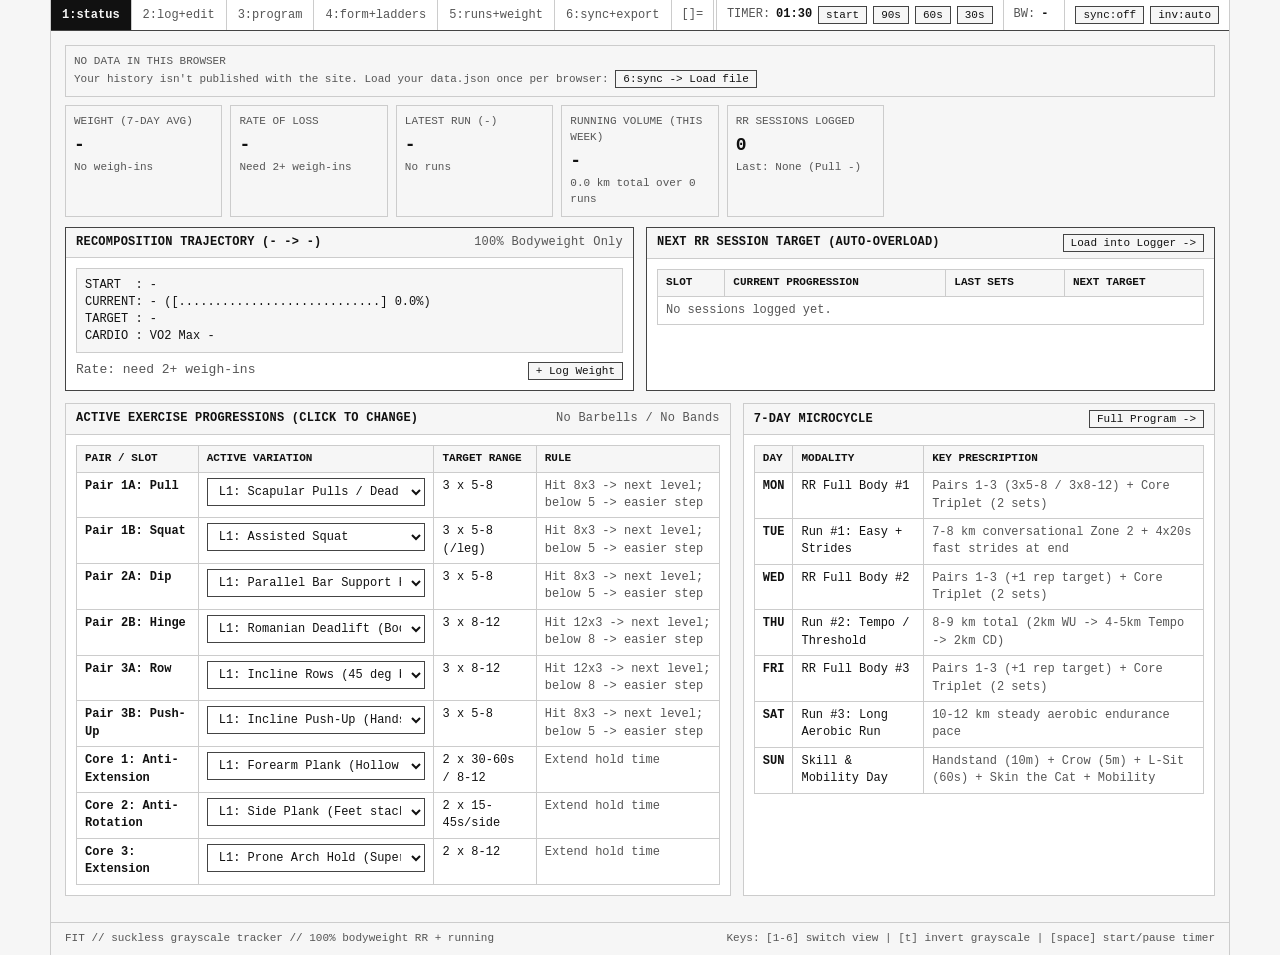
==== index.html @ 728860f5 "Fix data wipe from stale cached app; empty browsers never win a merge A tab running the pre-merge bu" ====
<!DOCTYPE html>
<html lang="en">
<head>
  <meta charset="UTF-8">
  <meta name="viewport" content="width=device-width, initial-scale=1.0">
  <meta name="color-scheme" content="light dark">
  <meta name="app-version" content="dev">
  <script>
    try {
      document.querySelector('meta[name="color-scheme"]').content = localStorage.getItem("color-scheme") ?? "light dark";
    } catch (e) {}
  </script>
  <title>FIT // suckless training &amp; recomposition</title>
  <link rel="stylesheet" href="style.css">
</head>
<body>

  <!-- dwm-style top bar -->
  <header class="dwm-bar" role="banner">
    <nav class="dwm-tags" role="tablist" aria-label="Workspace Views">
      <button type="button" class="dwm-tag" role="tab" aria-selected="true" data-tab="status" title="Shortcut: 1">1:status</button>
      <button type="button" class="dwm-tag" role="tab" aria-selected="false" data-tab="log" title="Shortcut: 2">2:log+edit</button>
      <button type="button" class="dwm-tag" role="tab" aria-selected="false" data-tab="program" title="Shortcut: 3">3:program</button>
      <button type="button" class="dwm-tag" role="tab" aria-selected="false" data-tab="form" title="Shortcut: 4">4:form+ladders</button>
      <button type="button" class="dwm-tag" role="tab" aria-selected="false" data-tab="metrics" title="Shortcut: 5">5:runs+weight</button>
      <button type="button" class="dwm-tag" role="tab" aria-selected="false" data-tab="sync" title="Shortcut: 6">6:sync+export</button>
    </nav>
    <div class="dwm-layout" title="Tiled Monochrome Layout">[]=</div>
    <div class="dwm-status">
      <div class="status-seg" id="bar-timer-wrap">
        <span>TIMER:</span>
        <strong id="bar-timer-display">01:30</strong>
        <button type="button" class="btn-inline" id="bar-timer-toggle" title="Start/Pause Timer">start</button>
        <button type="button" class="btn-inline" data-timer-set="90">90s</button>
        <button type="button" class="btn-inline" data-timer-set="60">60s</button>
        <button type="button" class="btn-inline" data-timer-set="30">30s</button>
      </div>
      <div class="status-seg">
        <span>BW:</span>
        <strong id="bar-bw">-</strong>
        <span class="muted" id="bar-target"></span>
      </div>
      <div class="status-seg">
        <span id="toast-status" role="status" aria-live="polite"></span>
        <button type="button" class="btn-inline" id="bar-sync" data-goto-tab="sync" title="Sync status">sync:off</button>
        <button type="button" class="btn-inline" id="theme-toggle" title="Toggle Color Scheme / Follow System (Shortcut: t)">inv:auto</button>
      </div>
    </div>
  </header>

  <main>
    <!-- ==========================================
         VIEW 1: STATUS & DASHBOARD
         ========================================== -->
    <section id="view-status" class="view-panel active" role="tabpanel">
      <div class="stat-row" id="dashboard-kpis"></div>

      <div class="tile-grid">
        <!-- Recomposition Progress -->
        <div class="tile tile-focus col-6">
          <div class="tile-header">
            <span id="trajectory-title">Recomposition Trajectory</span>
            <span class="meta">100% Bodyweight Only</span>
          </div>
          <div class="tile-body">
            <pre class="mono-pre" id="ascii-progress"></pre>
            <div style="margin-top:8px; display:flex; justify-content:space-between; align-items:center; flex-wrap:wrap; gap:6px;">
              <span class="muted" id="weight-rate-summary"></span>
              <button type="button" class="btn-inline" data-goto-tab="metrics">+ Log Weight</button>
            </div>
          </div>
        </div>

        <!-- Next Workout Target (Auto-Calculated) -->
        <div class="tile tile-focus col-6">
          <div class="tile-header">
            <span>Next RR Session Target (Auto-Overload)</span>
            <button type="button" class="btn-inline" id="btn-prefill-next">Load into Logger -&gt;</button>
          </div>
          <div class="tile-body">
            <div class="table-wrap">
              <table id="next-target-table">
                <thead>
                  <tr>
                    <th>Slot</th>
                    <th>Current Progression</th>
                    <th>Last Sets</th>
                    <th>Next Target</th>
                  </tr>
                </thead>
                <tbody></tbody>
              </table>
            </div>
          </div>
        </div>

        <!-- Active Progression Levels (Quick Switcher) -->
        <div class="tile col-7">
          <div class="tile-header">
            <span>Active Exercise Progressions (Click to Change)</span>
            <span class="meta">No Barbells / No Bands</span>
          </div>
          <div class="tile-body">
            <div class="table-wrap">
              <table id="active-progressions-table">
                <thead>
                  <tr>
                    <th>Pair / Slot</th>
                    <th>Active Variation</th>
                    <th>Target Range</th>
                    <th>Rule</th>
                  </tr>
                </thead>
                <tbody></tbody>
              </table>
            </div>
          </div>
        </div>

        <!-- Weekly Schedule Snapshot -->
        <div class="tile col-5">
          <div class="tile-header">
            <span>7-Day Microcycle</span>
            <button type="button" class="btn-inline" data-goto-tab="program">Full Program -&gt;</button>
          </div>
          <div class="tile-body">
            <div class="table-wrap">
              <table id="mini-schedule-table">
                <thead>
                  <tr>
                    <th>Day</th>
                    <th>Modality</th>
                    <th>Key Prescription</th>
                  </tr>
                </thead>
                <tbody></tbody>
              </table>
            </div>
          </div>
        </div>
      </div>
    </section>

    <!-- ==========================================
         VIEW 2: LOG & EDIT WORKOUTS
         ========================================== -->
    <section id="view-log" class="view-panel" role="tabpanel">
      <div class="tile-grid">
        <!-- Quick Shorthand Parser (dmenu style) -->
        <div class="tile tile-focus col-12">
          <div class="tile-header">
            <span>Quick Shorthand Parser (Paste &amp; Parse)</span>
            <span class="meta">Format: pullu 4 4 4 squat 8 8 8 floorslide 9 9 9 dips 5 5 5 rows 7 7 7 diamond 4 4 4 plank 30sx2</span>
          </div>
          <div class="tile-body">
            <form id="shorthand-form" action="#log" method="POST">
              <div class="field">
                <label for="shorthand-input">Shorthand Workout String:</label>
                <div class="btn-row" style="width:100%;">
                  <input type="text" id="shorthand-input" name="shorthand" style="flex:1;"
                    autocorrect="off" autocapitalize="off" spellcheck="false"
                    placeholder="pullu 5 4 4 singlelegraisedsquat 8 8 8 floorslide 10 10 10 dips 6 5 5 rows 8 7 7 diamond 5 4 4 plank 30sx2 sideplanks 15sx2 arch 8x2">
                  <button type="submit">Parse into Form</button>
                  <button type="button" class="btn-secondary" id="btn-parse-and-save">Parse &amp; Save Immediately</button>
                </div>
                <span class="hint" id="shorthand-hint">Parses reps directly into the structured form below.</span>
              </div>
            </form>
          </div>
        </div>

        <!-- Structured RR Session Form -->
        <div class="tile col-12">
          <div class="tile-header">
            <span id="rr-form-title">Log / Edit Recommended Routine Session</span>
            <div class="btn-row">
              <button type="button" class="btn-inline" id="btn-fill-from-last">Copy Last Session +1 Rep</button>
              <button type="button" class="btn-inline" id="btn-reset-rr-form">Clear / New</button>
            </div>
          </div>
          <div class="tile-body">
            <form id="rr-session-form" action="#log" method="POST">
              <input type="hidden" id="rr-edit-id" name="edit_id" value="">

              <fieldset>
                <legend>Session Metadata</legend>
                <div class="form-grid">
                  <div class="field">
                    <label for="rr-date">Date (Required):</label>
                    <input type="date" id="rr-date" name="date" required>
                  </div>
                  <div class="field">
                    <label for="rr-bw">Bodyweight (kg):</label>
                    <input type="number" id="rr-bw" name="bw" step="0.1" inputmode="decimal" placeholder="kg">
                  </div>
                  <div class="field">
                    <label for="rr-notes">Session Notes / RPE:</label>
                    <input type="text" id="rr-notes" name="notes" placeholder="Clean form, 90s rest between pairs">
                  </div>
                </div>
              </fieldset>

              <div class="form-grid">
                <fieldset>
                  <legend>Pair 1: Pull + Squat (90s rest)</legend>
                  <div class="field" style="margin-bottom:8px;">
                    <label for="rr-pull-prog">Pull Progression:</label>
                    <select id="rr-pull-prog" name="pull_prog"></select>
                  </div>
                  <div class="field" style="margin-bottom:10px;">
                    <label for="rr-pull-sets">Pull Sets (S1,S2,S3):</label>
                    <input type="text" id="rr-pull-sets" name="pull_sets" required autocorrect="off" spellcheck="false" placeholder="4,4,4">
                  </div>
                  <div class="field" style="margin-bottom:8px;">
                    <label for="rr-squat-prog">Squat Progression:</label>
                    <select id="rr-squat-prog" name="squat_prog"></select>
                  </div>
                  <div class="field">
                    <label for="rr-squat-sets">Squat Sets (S1,S2,S3):</label>
                    <input type="text" id="rr-squat-sets" name="squat_sets" required autocorrect="off" spellcheck="false" placeholder="8,8,8 (/leg)">
                  </div>
                </fieldset>

                <fieldset>
                  <legend>Pair 2: Dip + Hinge (90s rest)</legend>
                  <div class="field" style="margin-bottom:8px;">
                    <label for="rr-dip-prog">Dip Progression:</label>
                    <select id="rr-dip-prog" name="dip_prog"></select>
                  </div>
                  <div class="field" style="margin-bottom:10px;">
                    <label for="rr-dip-sets">Dip Sets (S1,S2,S3):</label>
                    <input type="text" id="rr-dip-sets" name="dip_sets" required autocorrect="off" spellcheck="false" placeholder="5,5,5">
                  </div>
                  <div class="field" style="margin-bottom:8px;">
                    <label for="rr-hinge-prog">Hinge Progression:</label>
                    <select id="rr-hinge-prog" name="hinge_prog"></select>
                  </div>
                  <div class="field">
                    <label for="rr-hinge-sets">Hinge Sets (S1,S2,S3):</label>
                    <input type="text" id="rr-hinge-sets" name="hinge_sets" required autocorrect="off" spellcheck="false" placeholder="9,9,9">
                  </div>
                </fieldset>

                <fieldset>
                  <legend>Pair 3: Row + Push-Up (90s rest)</legend>
                  <div class="field" style="margin-bottom:8px;">
                    <label for="rr-row-prog">Row Progression:</label>
                    <select id="rr-row-prog" name="row_prog"></select>
                  </div>
                  <div class="field" style="margin-bottom:10px;">
                    <label for="rr-row-sets">Row Sets (S1,S2,S3):</label>
                    <input type="text" id="rr-row-sets" name="row_sets" required autocorrect="off" spellcheck="false" placeholder="7,7,7">
                  </div>
                  <div class="field" style="margin-bottom:8px;">
                    <label for="rr-push-prog">Push-Up Progression:</label>
                    <select id="rr-push-prog" name="push_prog"></select>
                  </div>
                  <div class="field">
                    <label for="rr-push-sets">Push-Up Sets (S1,S2,S3):</label>
                    <input type="text" id="rr-push-sets" name="push_sets" required autocorrect="off" spellcheck="false" placeholder="4,4,4">
                  </div>
                </fieldset>

                <fieldset>
                  <legend>Core Triplet (2 Sets, 60s rest)</legend>
                  <div class="field" style="margin-bottom:8px;">
                    <label for="rr-antiext">Anti-Extension (Plank / Ring Rollout):</label>
                    <input type="text" id="rr-antiext" name="antiext" required placeholder="Plank 2x30s">
                  </div>
                  <div class="field" style="margin-bottom:8px;">
                    <label for="rr-antirot">Anti-Rotation (Side Plank / Pallof):</label>
                    <input type="text" id="rr-antirot" name="antirot" required placeholder="Side Plank 2x15s/side">
                  </div>
                  <div class="field">
                    <label for="rr-ext">Extension (Arch Hold / Reverse Hyper):</label>
                    <input type="text" id="rr-ext" name="ext" required placeholder="Arch/RevHyper 2x8">
                  </div>
                </fieldset>
              </div>

              <div class="btn-row">
                <button type="submit" id="rr-submit-btn">Save RR Session</button>
                <span class="muted" id="rr-form-feedback" aria-live="polite"></span>
              </div>
            </form>
          </div>
        </div>

        <!-- Logged RR Sessions Table -->
        <div class="tile col-12">
          <div class="tile-header">
            <span>Logged RR Sessions History</span>
            <span class="meta" id="rr-count-meta">1 session logged</span>
          </div>
          <div class="tile-body">
            <div class="table-wrap">
              <table id="rr-history-table">
                <thead>
                  <tr>
                    <th>Date</th>
                    <th>BW</th>
                    <th>Pair 1: Pull / Squat</th>
                    <th>Pair 2: Dip / Hinge</th>
                    <th>Pair 3: Row / Push</th>
                    <th>Core Triplet (2x)</th>
                    <th>Vol</th>
                    <th>Notes</th>
                    <th>Actions</th>
                  </tr>
                </thead>
                <tbody></tbody>
              </table>
            </div>
          </div>
        </div>
      </div>
    </section>

    <!-- ==========================================
         VIEW 3: PROGRAM & SCHEDULE (EDITABLE)
         ========================================== -->
    <section id="view-program" class="view-panel" role="tabpanel">
      <div class="tile-grid">
        <div class="tile tile-focus col-12">
          <div class="tile-header">
            <span>Weekly Schedule (Edit Any Day Below)</span>
            <button type="button" class="btn-inline" id="btn-reset-schedule">Reset Default Schedule</button>
          </div>
          <div class="tile-body">
            <div class="table-wrap">
              <table id="editable-schedule-table">
                <thead>
                  <tr>
                    <th style="width:90px;">Day</th>
                    <th style="width:190px;">Session Type</th>
                    <th>Target Prescription &amp; Rules (Click cell to edit)</th>
                    <th style="width:130px;">Duration / HR</th>
                  </tr>
                </thead>
                <tbody></tbody>
              </table>
            </div>
          </div>
        </div>

        <!-- Program Architecture & Rules -->
        <div class="tile col-6">
          <div class="tile-header">
            <span>Recommended Routine Architecture (100% Bodyweight)</span>
            <span class="meta">Mon / Wed / Fri</span>
          </div>
          <div class="tile-body">
            <pre class="mono-pre">[WARM-UP // 5-8 MIN]
1. Yuri's Shoulder Dislocates (Towel/Stick) : 10 reps
2. Squat Sky Reaches                        : 10 reps/side
3. GMB Wrist Prep (Rocks, Circles, Pulses)  : 10 reps each
4. Deadbugs                                 : 30s
5. Arch Hangs / Scapular Pulls              : 8-10 reps
6. Support Hold (Parallel Bars / Chairs)    : 30-60s

[STRENGTH PAIRS // 3 SETS EACH // 90s REST BETWEEN EXERCISES]
Pair 1: Pull-Up Progression (3x5-8)  + Squat Progression (3x5-8)
Pair 2: Dip Progression (3x5-8)      + Bodyweight Hinge (3x8-12)
Pair 3: Row Progression (3x8-12)     + Push-Up Progression (3x5-8)

[CORE TRIPLET // 2 SETS // 60s REST]
1. Anti-Extension : Plank (30-60s) -&gt; Ab Walkout
2. Anti-Rotation  : Side Plank (15-45s/side) -&gt; Copenhagen Plank
3. Extension      : Arch Hold / Sofa Reverse Hyper (8-12 reps)</pre>
          </div>
        </div>

        <!-- Editable Custom Program Notes & Phase 2 Protocol -->
        <div class="tile col-6">
          <div class="tile-header">
            <span>Custom Program Notes &amp; Phase 2 Adjustments</span>
            <button type="button" class="btn-inline" id="btn-save-program-notes">Save Notes</button>
          </div>
          <div class="tile-body">
            <form id="program-notes-form" action="#program" method="POST">
              <div class="field">
                <label for="program-notes-area">Editable Program Scratchpad &amp; Rules (Persisted locally):</label>
                <textarea id="program-notes-area" name="program_notes" style="min-height:225px;"></textarea>
              </div>
              <div class="btn-row">
                <button type="submit">Save Program Notes</button>
              </div>
            </form>
          </div>
        </div>
      </div>
    </section>

    <!-- ==========================================
         VIEW 4: FORM GUIDES & PROGRESSION LADDERS
         ========================================== -->
    <section id="view-form" class="view-panel" role="tabpanel">
      <div class="filter-bar" role="radiogroup" aria-label="Filter Exercise Category">
        <button type="button" class="btn-inline active" data-form-filter="all">All (11)</button>
        <button type="button" class="btn-inline" data-form-filter="pair1">Pair 1: Pull + Squat</button>
        <button type="button" class="btn-inline" data-form-filter="pair2">Pair 2: Dip + Hinge</button>
        <button type="button" class="btn-inline" data-form-filter="pair3">Pair 3: Row + Push</button>
        <button type="button" class="btn-inline" data-form-filter="core">Core Triplet</button>
        <button type="button" class="btn-inline" data-form-filter="skill">Warm-Up &amp; Sunday Skills</button>
        <a class="btn-inline" href="form-guide.html" target="_blank" rel="noopener">Illustrated form guide -&gt;</a>
      </div>

      <div class="tile-grid" id="form-guides-container"></div>
    </section>

    <!-- ==========================================
         VIEW 5: RUNS, WEIGHT & METRICS
         ========================================== -->
    <section id="view-metrics" class="view-panel" role="tabpanel">
      <div class="tile-grid">
        <!-- Weight Chart & Logger -->
        <div class="tile tile-focus col-5">
          <div class="tile-header">
            <span>Bodyweight Log &amp; Trend Chart</span>
            <span class="meta" id="weight-goal-meta"></span>
          </div>
          <div class="tile-body">
            <div id="weight-svg-wrap" style="margin-bottom:10px; border:1px solid var(--border); background:var(--bg); padding:6px;"></div>
            <p class="muted" id="weight-trend-meta" style="margin-bottom:10px;"></p>
            <p class="hint" style="margin-bottom:10px;">Weigh in daily (morning, after the bathroom, before food). Judge progress by the 7-day average, not single readings.</p>

            <form id="weight-form" action="#metrics" method="POST" style="margin-bottom:10px;">
              <fieldset>
                <legend>Log Weigh-In</legend>
                <div class="form-grid">
                  <div class="field">
                    <label for="wt-date">Date:</label>
                    <input type="date" id="wt-date" name="date" required>
                  </div>
                  <div class="field">
                    <label for="wt-val">Weight (kg):</label>
                    <input type="number" id="wt-val" name="kg" step="0.1" inputmode="decimal" required placeholder="kg">
                  </div>
                </div>
                <div class="btn-row" style="margin-top:8px;">
                  <button type="submit">Add Weigh-In</button>
                </div>
              </fieldset>
            </form>

            <div class="table-wrap">
              <table id="weight-table">
                <thead>
                  <tr>
                    <th>Date</th>
                    <th>Weight (kg)</th>
                    <th>7-Day Avg</th>
                    <th>Delta</th>
                    <th>Action</th>
                  </tr>
                </thead>
                <tbody></tbody>
              </table>
            </div>
          </div>
        </div>

        <!-- Running Log -->
        <div class="tile col-7">
          <div class="tile-header">
            <span>Apple Watch Running History &amp; Aerobic Progression</span>
            <span class="meta" id="run-summary-meta"></span>
          </div>
          <div class="tile-body">
            <div id="run-svg-wrap" style="margin-bottom:10px; border:1px solid var(--border); background:var(--bg); padding:6px;"></div>

            <form id="run-form" action="#metrics" method="POST" style="margin-bottom:10px;">
              <fieldset>
                <legend>Log Run</legend>
                <div class="form-grid">
                  <div class="field">
                    <label for="run-date">Date:</label>
                    <input type="date" id="run-date" name="date" required>
                  </div>
                  <div class="field">
                    <label for="run-type">Run Type:</label>
                    <select id="run-type" name="type">
                      <option value="Easy Run (Zone 2 - No Strides)">Easy Run (Zone 2 - No Strides)</option>
                      <option value="Easy Run (Z2 + Strides)">Easy Run (Z2 + Strides)</option>
                      <option value="Tempo / Threshold Run">Tempo / Threshold Run</option>
                      <option value="Long Aerobic Run">Long Aerobic Run</option>
                      <option value="Recovery Jog">Recovery Jog</option>
                    </select>
                  </div>
                  <div class="field">
                    <label for="run-km">Distance (km):</label>
                    <input type="number" id="run-km" name="km" step="0.01" inputmode="decimal" required placeholder="8.02">
                  </div>
                  <div class="field">
                    <label for="run-min">Duration (min):</label>
                    <input type="number" id="run-min" name="min" step="0.1" inputmode="decimal" required placeholder="66.1">
                  </div>
                  <div class="field">
                    <label for="run-hr">Avg HR (bpm):</label>
                    <input type="number" id="run-hr" name="hr" inputmode="numeric" placeholder="142">
                  </div>
                  <div class="field">
                    <label for="run-notes">Notes:</label>
                    <input type="text" id="run-notes" name="notes" placeholder="Pure Zone 2, skipped strides">
                  </div>
                </div>
                <div class="btn-row" style="margin-top:8px;">
                  <button type="submit">Add Run</button>
                </div>
              </fieldset>
            </form>

            <div class="table-wrap">
              <table id="run-table">
                <thead>
                  <tr>
                    <th>Date</th>
                    <th>Type</th>
                    <th>Dist</th>
                    <th>Time</th>
                    <th>Pace</th>
                    <th>Avg / Max HR</th>
                    <th>Power</th>
                    <th>VO2</th>
                    <th>Notes</th>
                    <th>Del</th>
                  </tr>
                </thead>
                <tbody></tbody>
              </table>
            </div>

            <h4 style="margin-top:12px;">Weekly Running Volume (Mon-Sun)</h4>
            <p class="hint">Flags weeks that grow more than 10% over the previous week.</p>
            <div class="table-wrap">
              <table id="weekly-km-table">
                <thead>
                  <tr>
                    <th>Week Of</th>
                    <th>Distance</th>
                    <th>Change</th>
                  </tr>
                </thead>
                <tbody></tbody>
              </table>
            </div>
          </div>
        </div>
      </div>
    </section>

    <!-- ==========================================
         VIEW 6: SYNC, EXPORT & GITHUB API
         ========================================== -->
    <section id="view-sync" class="view-panel" role="tabpanel">
      <div class="tile-grid">
        <div class="tile tile-focus col-6">
          <div class="tile-header">
            <span>Export / Import Plain-Text &amp; JSON</span>
            <span class="meta">Zero Lock-In</span>
          </div>
          <div class="tile-body">
            <p>All changes are saved automatically in browser <code>localStorage</code> (this browser only: export JSON regularly as a backup). Export anytime to Markdown (Obsidian compatible), CSV (<code>rr_log.csv</code>), or full JSON state.</p>
            <div class="btn-row" style="margin-bottom:10px;">
              <button type="button" class="btn" id="btn-export-md">Download WORKOUT_LOG.md</button>
              <button type="button" class="btn-secondary" id="btn-export-csv">Download rr_log.csv</button>
              <button type="button" class="btn-secondary" id="btn-export-json">Download fit_state.json</button>
              <button type="button" class="btn-secondary" id="btn-copy-md">Copy Markdown to Clipboard</button>
            </div>
            <div class="field" style="margin-bottom:10px;">
              <label for="export-preview">Live Markdown / JSON Preview:</label>
              <textarea id="export-preview" style="min-height:170px;" readonly></textarea>
            </div>
            <form id="import-json-form" action="#sync" method="POST">
              <fieldset>
                <legend>Restore / Import State from JSON</legend>
                <div class="field" style="margin-bottom:8px;">
                  <label for="import-json-file">Load your data.json file:</label>
                  <input type="file" id="import-json-file" accept="application/json,.json">
                  <span class="hint">Replaces this browser's data with the file's contents.</span>
                </div>
                <div class="field" style="margin-bottom:8px;">
                  <label for="import-json-input">...or paste JSON below:</label>
                  <textarea id="import-json-input" name="json_state" placeholder='{"rrSessions": [...]}'></textarea>
                </div>
                <div class="btn-row">
                  <button type="submit">Import State</button>
                  <button type="button" class="btn-secondary" id="btn-factory-reset">Clear All Data</button>
                </div>
              </fieldset>
            </form>
          </div>
        </div>

        <div class="tile col-6">
          <div class="tile-header">
            <span>Direct GitHub Repository Sync (Optional)</span>
            <span class="meta">private repos only</span>
          </div>
          <div class="tile-body">
            <p>Push <code>data.json</code> &amp; <code>WORKOUT_LOG.md</code> to a <strong>private</strong> GitHub repo (e.g. <code>you/FIT-data</code>). Sync refuses public repos, because this data is personal. Do not use the app's own public repo.</p>
            <p class="hint">Use a fine-grained token limited to that one repo, "Contents: Read and write" only, with an expiry date. Unless you tick "Remember", it is kept for this tab only.</p>
            <form id="gh-sync-form" action="#sync" method="POST">
              <fieldset>
                <legend>GitHub API Credentials</legend>
                <div class="form-grid">
                  <div class="field">
                    <label for="gh-repo">Repository (owner/repo):</label>
                    <input type="text" id="gh-repo" name="repo" value="criticalumami/FIT-data" placeholder="owner/FIT-data" autocorrect="off" autocapitalize="off" spellcheck="false" required>
                  </div>
                  <div class="field">
                    <label for="gh-branch">Branch:</label>
                    <input type="text" id="gh-branch" name="branch" value="main" autocorrect="off" autocapitalize="off" spellcheck="false" required>
                  </div>
                </div>
                <div class="field" style="margin-top:8px;">
                  <label for="gh-token">GitHub Personal Access Token (Contents Read/Write):</label>
                  <input type="password" id="gh-token" name="token" autocomplete="off" placeholder="github_pat_...">
                  <span class="hint">Only ever sent to api.github.com.</span>
                </div>
                <div class="field" style="margin-top:8px;">
                  <label><input type="checkbox" id="gh-remember"> Remember on this device and sync automatically</label>
                  <span class="hint">Syncs when the app opens, when you come back to it, and a few seconds after every change. Changes from different devices are merged. Only tick this on your own devices.</span>
                </div>
                <div class="btn-row" style="margin-top:10px;">
                  <button type="submit">Sync Now</button>
                  <button type="button" class="btn-secondary" id="btn-gh-pull">Replace Local with GitHub Copy</button>
                  <button type="button" class="btn-secondary" id="btn-gh-forget">Forget Token</button>
                </div>
                <p id="gh-sync-status" class="muted" style="margin-top:8px;" aria-live="polite"></p>
              </fieldset>
            </form>
          </div>
        </div>
      </div>
    </section>
  </main>

  <footer>
    <div>FIT // suckless grayscale tracker // 100% bodyweight RR + running</div>
    <div>Keys: [1-6] switch view | [t] invert grayscale | [space] start/pause timer</div>
  </footer>

  <script src="lib.js"></script>
  <script src="program.js"></script>
  <script src="app.js"></script>
</body>
</html>
---- style.css ----
/* 
 * FIT // suckless grayscale training & recomposition system
 * strictly monochrome, zero bloat, 1px borders, tabular layout
 */

:root {
  color-scheme: light dark;

  &:has(> head > meta[name="color-scheme"][content="dark"]) {
    color-scheme: dark;
  }
  &:has(> head > meta[name="color-scheme"][content="light"]) {
    color-scheme: light;
  }

  /* Light & dark raw monochrome palette tokens */
  --bg-light: #f6f6f6;
  --bg-dark: #0c0c0c;
  --bg-alt-light: #ffffff;
  --bg-alt-dark: #141414;
  --bg-hover-light: #eaeaea;
  --bg-hover-dark: #1e1e1e;
  --fg-light: #111111;
  --fg-dark: #e5e5e5;
  --fg-muted-light: #555555;
  --fg-muted-dark: #8a8a8a;
  --fg-dim-light: #888888;
  --fg-dim-dark: #555555;
  --border-light: #cccccc;
  --border-dark: #2e2e2e;
  --border-strong-light: #444444;
  --border-strong-dark: #777777;
  --accent-bg-light: #111111;
  --accent-bg-dark: #e5e5e5;
  --accent-fg-light: #f6f6f6;
  --accent-fg-dark: #0c0c0c;
  --focus-ring-light: #000000;
  --focus-ring-dark: #ffffff;

  /* Default fallback tokens (light) */
  --bg: var(--bg-light);
  --bg-alt: var(--bg-alt-light);
  --bg-hover: var(--bg-hover-light);
  --fg: var(--fg-light);
  --fg-muted: var(--fg-muted-light);
  --fg-dim: var(--fg-dim-light);
  --border: var(--border-light);
  --border-strong: var(--border-strong-light);
  --accent-bg: var(--accent-bg-light);
  --accent-fg: var(--accent-fg-light);
  --focus-ring: var(--focus-ring-light);

  /* Fallback for browsers without light-dark() support */
  @media (prefers-color-scheme: dark) {
    --bg: var(--bg-dark);
    --bg-alt: var(--bg-alt-dark);
    --bg-hover: var(--bg-hover-dark);
    --fg: var(--fg-dark);
    --fg-muted: var(--fg-muted-dark);
    --fg-dim: var(--fg-dim-dark);
    --border: var(--border-dark);
    --border-strong: var(--border-strong-dark);
    --accent-bg: var(--accent-bg-dark);
    --accent-fg: var(--accent-fg-dark);
    --focus-ring: var(--focus-ring-dark);
  }

  &:has(> head > meta[name="color-scheme"][content="dark"]) {
    --bg: var(--bg-dark);
    --bg-alt: var(--bg-alt-dark);
    --bg-hover: var(--bg-hover-dark);
    --fg: var(--fg-dark);
    --fg-muted: var(--fg-muted-dark);
    --fg-dim: var(--fg-dim-dark);
    --border: var(--border-dark);
    --border-strong: var(--border-strong-dark);
    --accent-bg: var(--accent-bg-dark);
    --accent-fg: var(--accent-fg-dark);
    --focus-ring: var(--focus-ring-dark);
  }

  &:has(> head > meta[name="color-scheme"][content="light"]) {
    --bg: var(--bg-light);
    --bg-alt: var(--bg-alt-light);
    --bg-hover: var(--bg-hover-light);
    --fg: var(--fg-light);
    --fg-muted: var(--fg-muted-light);
    --fg-dim: var(--fg-dim-light);
    --border: var(--border-light);
    --border-strong: var(--border-strong-light);
    --accent-bg: var(--accent-bg-light);
    --accent-fg: var(--accent-fg-light);
    --focus-ring: var(--focus-ring-light);
  }

  /* Automatic adaptation via light-dark() */
  @supports (color: light-dark(white, black)) {
    --bg: light-dark(var(--bg-light), var(--bg-dark));
    --bg-alt: light-dark(var(--bg-alt-light), var(--bg-alt-dark));
    --bg-hover: light-dark(var(--bg-hover-light), var(--bg-hover-dark));
    --fg: light-dark(var(--fg-light), var(--fg-dark));
    --fg-muted: light-dark(var(--fg-muted-light), var(--fg-muted-dark));
    --fg-dim: light-dark(var(--fg-dim-light), var(--fg-dim-dark));
    --border: light-dark(var(--border-light), var(--border-dark));
    --border-strong: light-dark(var(--border-strong-light), var(--border-strong-dark));
    --accent-bg: light-dark(var(--accent-bg-light), var(--accent-bg-dark));
    --accent-fg: light-dark(var(--accent-fg-light), var(--accent-fg-dark));
    --focus-ring: light-dark(var(--focus-ring-light), var(--focus-ring-dark));
  }

  --font-mono: ui-monospace, SFMono-Regular, "SF Mono", Menlo, Consolas, "Liberation Mono", monospace;
}

* {
  box-sizing: border-box;
  margin: 0;
  padding: 0;
}

html {
  font-family: var(--font-mono);
  font-size: 13px;
  line-height: 1.45;
  background-color: var(--bg);
  color: var(--fg);
  -webkit-font-smoothing: antialiased;
}

body {
  min-height: 100vh;
  display: flex;
  flex-direction: column;
  max-width: 1180px;
  margin: 0 auto;
  border-left: 1px solid var(--border);
  border-right: 1px solid var(--border);
}

/* Focus accessibility (Modern Web Guidance) */
:focus-visible {
  outline: 2px solid var(--focus-ring);
  outline-offset: 1px;
}

/* dwm-style top bar */
.dwm-bar {
  display: flex;
  flex-wrap: wrap;
  justify-content: space-between;
  align-items: stretch;
  background: var(--bg-alt);
  border-bottom: 1px solid var(--border-strong);
  position: sticky;
  top: 0;
  z-index: 100;
  user-select: none;
}

.dwm-tags {
  display: flex;
  flex-wrap: wrap;
}

.dwm-tag {
  background: transparent;
  color: var(--fg-muted);
  border: none;
  border-right: 1px solid var(--border);
  padding: 6px 11px;
  font-family: inherit;
  font-size: 12px;
  cursor: pointer;
  text-align: left;
}

.dwm-tag:hover {
  background: var(--bg-hover);
  color: var(--fg);
}

.dwm-tag[aria-selected="true"] {
  background: var(--accent-bg);
  color: var(--accent-fg);
  font-weight: 700;
}

.dwm-layout {
  padding: 6px 10px;
  color: var(--fg-muted);
  border-right: 1px solid var(--border);
  font-size: 12px;
  display: flex;
  align-items: center;
}

.dwm-status {
  display: flex;
  align-items: center;
  flex-wrap: wrap;
  margin-left: auto;
  font-size: 12px;
}

.status-seg {
  padding: 6px 10px;
  border-left: 1px solid var(--border);
  color: var(--fg-muted);
  display: flex;
  align-items: center;
  gap: 6px;
}

.status-seg strong {
  color: var(--fg);
}

.btn-inline {
  text-decoration: none;
  background: var(--bg);
  color: var(--fg);
  border: 1px solid var(--border-strong);
  padding: 2px 7px;
  font-family: inherit;
  font-size: 11px;
  cursor: pointer;
}

.btn-inline:hover {
  background: var(--accent-bg);
  color: var(--accent-fg);
}

.btn-inline.active {
  background: var(--accent-bg);
  color: var(--accent-fg);
  font-weight: 700;
}

/* Main workspace */
main {
  flex: 1;
  padding: 14px;
}

.view-panel {
  display: none;
}

.view-panel.active {
  display: block;
}

/* Tiling Grid */
.tile-grid {
  display: grid;
  grid-template-columns: repeat(12, 1fr);
  gap: 12px;
  margin-bottom: 12px;
}

.col-12 { grid-column: span 12; }
.col-8  { grid-column: span 8; }
.col-7  { grid-column: span 7; }
.col-6  { grid-column: span 6; }
.col-5  { grid-column: span 5; }
.col-4  { grid-column: span 4; }
.col-3  { grid-column: span 3; }

@media (max-width: 860px) {
  .col-8, .col-7, .col-6, .col-5, .col-4, .col-3 {
    grid-column: span 12;
  }
}

/* Suckless Window / Tile */
.tile {
  border: 1px solid var(--border);
  background: var(--bg-alt);
  display: flex;
  flex-direction: column;
}

.tile-focus {
  border-color: var(--border-strong);
}

.tile-header {
  display: flex;
  justify-content: space-between;
  align-items: center;
  padding: 6px 10px;
  background: var(--bg);
  border-bottom: 1px solid var(--border);
  font-size: 12px;
  font-weight: 700;
  letter-spacing: 0.02em;
  text-transform: uppercase;
}

.tile-header .meta {
  font-weight: 400;
  color: var(--fg-muted);
  text-transform: none;
}

.tile-body {
  padding: 10px;
  flex: 1;
}

/* Typography & Lists */
h1, h2, h3, h4 {
  font-size: 13px;
  font-weight: 700;
  text-transform: uppercase;
  margin-bottom: 6px;
}

p {
  margin-bottom: 8px;
  color: var(--fg);
}

.muted {
  color: var(--fg-muted);
}

.mono-pre {
  font-family: var(--font-mono);
  white-space: pre-wrap;
  background: var(--bg);
  border: 1px solid var(--border);
  padding: 8px;
  font-size: 12px;
  line-height: 1.4;
}

/* Tables */
.table-wrap {
  overflow-x: auto;
}

table {
  width: 100%;
  border-collapse: collapse;
  font-size: 12px;
  font-variant-numeric: tabular-nums;
}

th, td {
  border: 1px solid var(--border);
  padding: 5px 8px;
  text-align: left;
  vertical-align: top;
}

th {
  background: var(--bg);
  color: var(--fg);
  font-weight: 700;
  text-transform: uppercase;
  font-size: 11px;
}

tr:hover td {
  background: var(--bg-hover);
}

/* KPI / ASCII Stat blocks */
.stat-row {
  display: grid;
  grid-template-columns: repeat(auto-fit, minmax(150px, 1fr));
  gap: 8px;
  margin-bottom: 10px;
}

.stat-box {
  border: 1px solid var(--border);
  background: var(--bg);
  padding: 8px;
}

.stat-label {
  font-size: 11px;
  color: var(--fg-muted);
  text-transform: uppercase;
}

.stat-val {
  font-size: 18px;
  font-weight: 700;
  margin: 2px 0;
  font-variant-numeric: tabular-nums;
}

.stat-sub {
  font-size: 11px;
  color: var(--fg-muted);
}

/* Forms (Following Modern Web Guidance: Gestalt proximity, visible labels above controls) */
form {
  display: flex;
  flex-direction: column;
  gap: 12px;
}

fieldset {
  border: 1px solid var(--border);
  padding: 10px;
  background: var(--bg);
}

legend {
  padding: 0 6px;
  font-weight: 700;
  font-size: 11px;
  text-transform: uppercase;
  color: var(--fg);
}

.form-grid {
  display: grid;
  grid-template-columns: repeat(auto-fit, minmax(175px, 1fr));
  gap: 10px;
}

.field {
  display: flex;
  flex-direction: column;
}

.field label {
  font-size: 11px;
  font-weight: 700;
  color: var(--fg);
  margin-bottom: 3px; /* Smaller than gap between fields per Gestalt proximity rule */
}

.hint {
  font-size: 11px;
  color: var(--fg-muted);
}

.field .hint {
  font-size: 10px;
  color: var(--fg-muted);
  margin-top: 2px;
}

input[type="text"],
input[type="number"],
input[type="date"],
input[type="password"],
select,
textarea {
  background: var(--bg-alt);
  color: var(--fg);
  border: 1px solid var(--border-strong);
  padding: 5px 7px;
  font-family: var(--font-mono);
  font-size: 12px;
  border-radius: 0;
  width: 100%;
}

textarea {
  resize: vertical;
  min-height: 70px;
}

.btn-row {
  display: flex;
  flex-wrap: wrap;
  gap: 8px;
  align-items: center;
}

button[type="submit"],
.btn {
  background: var(--accent-bg);
  color: var(--accent-fg);
  border: 1px solid var(--accent-bg);
  padding: 6px 12px;
  font-family: var(--font-mono);
  font-size: 12px;
  font-weight: 700;
  cursor: pointer;
  text-transform: uppercase;
}

button[type="submit"]:hover,
.btn:hover {
  opacity: 0.88;
}

.btn-secondary {
  background: var(--bg);
  color: var(--fg);
  border: 1px solid var(--border-strong);
  padding: 6px 12px;
  font-family: var(--font-mono);
  font-size: 12px;
  cursor: pointer;
  text-transform: uppercase;
}

.btn-secondary:hover {
  background: var(--bg-hover);
}

/* Badges / Tags */
.badge {
  display: inline-block;
  border: 1px solid var(--border-strong);
  padding: 1px 5px;
  font-size: 10px;
  text-transform: uppercase;
}

.badge-invert {
  background: var(--accent-bg);
  color: var(--accent-fg);
  font-weight: 700;
}

/* Progression Ladder Steps */
.ladder-list {
  list-style: none;
  margin: 6px 0;
}

.ladder-item {
  display: flex;
  justify-content: space-between;
  align-items: center;
  padding: 4px 6px;
  border: 1px solid var(--border);
  margin-bottom: -1px;
  font-size: 12px;
}

.ladder-item.current {
  background: var(--accent-bg);
  color: var(--accent-fg);
  font-weight: 700;
}

.ladder-item.current .muted {
  color: var(--accent-fg);
}

/* Filter Radio Pills (1-5/6 options visible per Modern Web Guidance) */
.filter-bar {
  display: flex;
  flex-wrap: wrap;
  gap: 6px;
  margin-bottom: 12px;
}

/* Footer */
footer {
  border-top: 1px solid var(--border);
  padding: 8px 14px;
  font-size: 11px;
  color: var(--fg-muted);
  display: flex;
  justify-content: space-between;
  flex-wrap: wrap;
  gap: 8px;
}

/* Status Banner */
#toast-status {
  padding: 4px 8px;
  font-size: 11px;
  border: 1px solid var(--border-strong);
  background: var(--bg);
  display: none;
}

#toast-status.visible {
  display: inline-block;
}
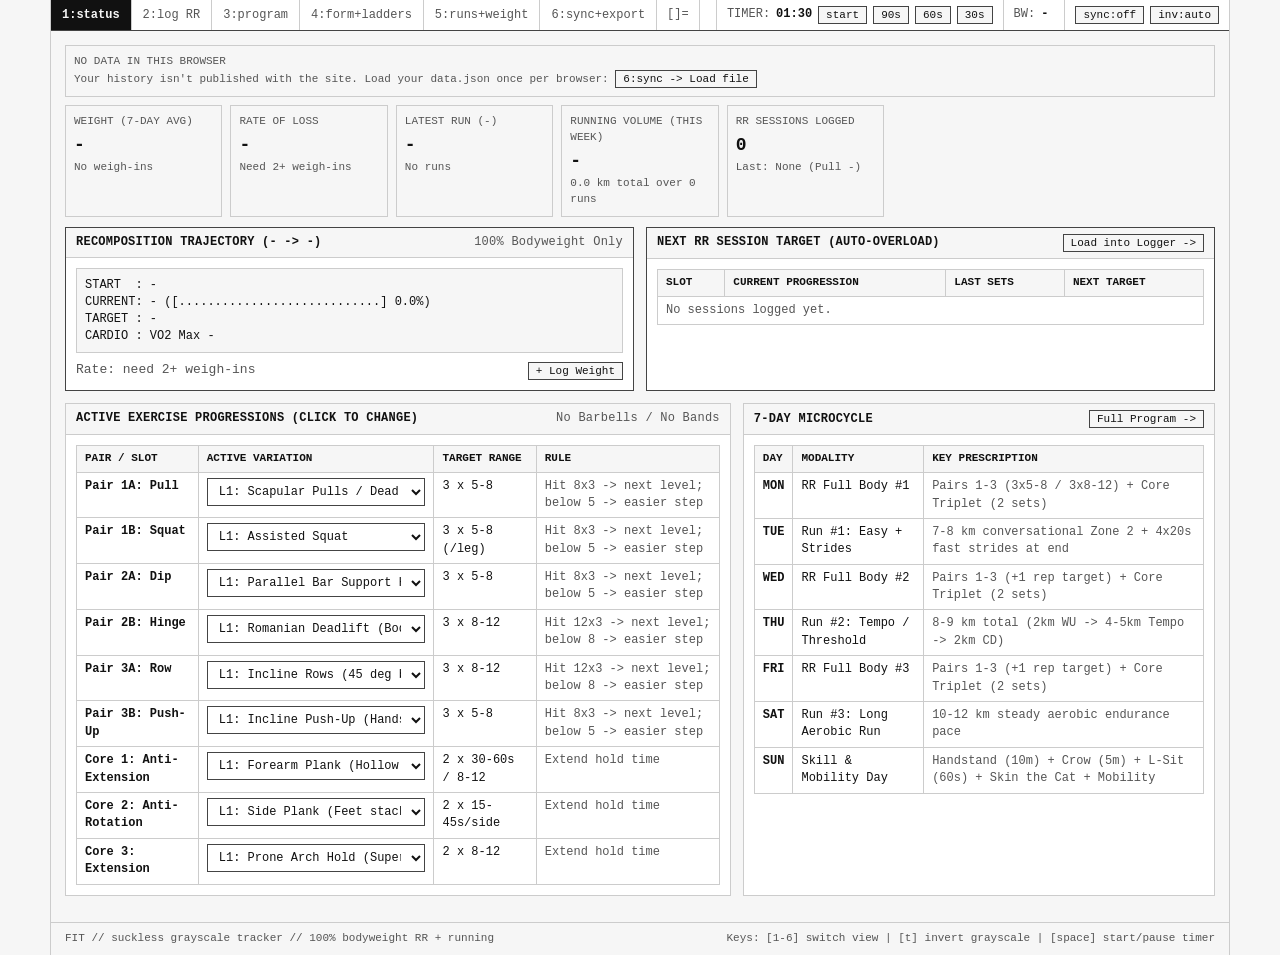
==== commit 088ddf08: "Add workout-mode RR logger to tab 2 Prefilled with next targets (auto level-up / regress hints), -/+" ====
--- a/index.html
+++ b/index.html
@@ -19,7 +19,7 @@
   <header class="dwm-bar" role="banner">
     <nav class="dwm-tags" role="tablist" aria-label="Workspace Views">
       <button type="button" class="dwm-tag" role="tab" aria-selected="true" data-tab="status" title="Shortcut: 1">1:status</button>
-      <button type="button" class="dwm-tag" role="tab" aria-selected="false" data-tab="log" title="Shortcut: 2">2:log+edit</button>
+      <button type="button" class="dwm-tag" role="tab" aria-selected="false" data-tab="log" title="Shortcut: 2">2:log RR</button>
       <button type="button" class="dwm-tag" role="tab" aria-selected="false" data-tab="program" title="Shortcut: 3">3:program</button>
       <button type="button" class="dwm-tag" role="tab" aria-selected="false" data-tab="form" title="Shortcut: 4">4:form+ladders</button>
       <button type="button" class="dwm-tag" role="tab" aria-selected="false" data-tab="metrics" title="Shortcut: 5">5:runs+weight</button>
@@ -146,6 +146,39 @@
          ========================================== -->
     <section id="view-log" class="view-panel" role="tabpanel">
       <div class="tile-grid">
+        <!-- Workout-mode logger: prefilled with today's targets, tap +/- per set -->
+        <div class="tile tile-focus col-12" id="rr-quick">
+          <div class="tile-header">
+            <span>Log Today's RR Session</span>
+            <span class="meta" id="rrq-meta">Prefilled with your next targets</span>
+          </div>
+          <div class="tile-body">
+            <div class="form-grid" style="margin-bottom:10px;">
+              <div class="field">
+                <label for="rrq-date">Date:</label>
+                <input type="date" id="rrq-date">
+              </div>
+              <div class="field">
+                <label for="rrq-bw">Bodyweight (kg, optional):</label>
+                <input type="number" id="rrq-bw" step="0.1" inputmode="decimal" placeholder="kg">
+              </div>
+            </div>
+            <div id="rrq-exercises"></div>
+            <div class="field" style="margin:10px 0;">
+              <label for="rrq-notes">Notes / RPE (optional):</label>
+              <input type="text" id="rrq-notes" placeholder="e.g. felt strong, 90s rest">
+            </div>
+            <div class="btn-row">
+              <button type="button" class="btn" id="rrq-save">Save Session</button>
+              <button type="button" class="btn-secondary" id="rrq-reset">Reset to Targets</button>
+              <span class="hint">Your entries are kept as a draft until you save.</span>
+            </div>
+          </div>
+        </div>
+
+        <details class="col-12" id="rr-advanced">
+          <summary class="btn-inline">Advanced: shorthand parser &amp; detailed form (edit past sessions)</summary>
+          <div class="tile-grid" style="margin-top:10px;">
         <!-- Quick Shorthand Parser (dmenu style) -->
         <div class="tile tile-focus col-12">
           <div class="tile-header">
@@ -285,6 +318,8 @@
             </form>
           </div>
         </div>
+          </div>
+        </details>
 
         <!-- Logged RR Sessions Table -->
         <div class="tile col-12">
--- a/style.css
+++ b/style.css
@@ -582,3 +582,59 @@
 #toast-status.visible {
   display: inline-block;
 }
+
+/* Workout-mode RR logger */
+.rrq-pair {
+  border: 1px solid var(--border);
+  padding: 8px;
+  margin-bottom: 8px;
+}
+.rrq-pair-head {
+  display: flex;
+  justify-content: space-between;
+  align-items: center;
+  gap: 6px;
+  margin-bottom: 6px;
+  font-weight: 700;
+}
+.rrq-ex {
+  display: grid;
+  grid-template-columns: minmax(0, 1fr) auto;
+  gap: 6px 10px;
+  align-items: center;
+  padding: 6px 0;
+  border-top: 1px dashed var(--border);
+}
+.rrq-ex:first-of-type { border-top: 0; }
+.rrq-ex select { width: 100%; }
+.rrq-ex .hint { grid-column: 1 / -1; }
+.rrq-sets { display: flex; gap: 6px; }
+.stepper { display: inline-flex; align-items: stretch; border: 1px solid var(--border-strong); flex: 1 1 0; min-width: 0; max-width: 140px; }
+.stepper button {
+  min-width: 32px;
+  min-height: 40px;
+  padding: 0 6px;
+  border: 0;
+  background: var(--bg-hover);
+  color: var(--fg);
+  font: inherit;
+  font-size: 16px;
+  cursor: pointer;
+}
+.stepper input {
+  width: 100%;
+  min-width: 2em;
+  padding: 0;
+  text-align: center;
+  border: 0;
+  border-left: 1px solid var(--border);
+  border-right: 1px solid var(--border);
+  font-size: 16px;
+  -moz-appearance: textfield;
+}
+.stepper input::-webkit-outer-spin-button,
+.stepper input::-webkit-inner-spin-button { -webkit-appearance: none; margin: 0; }
+#rr-advanced > summary { display: inline-block; cursor: pointer; margin-bottom: 4px; }
+@media (max-width: 860px) {
+  .rrq-ex { grid-template-columns: 1fr; }
+}
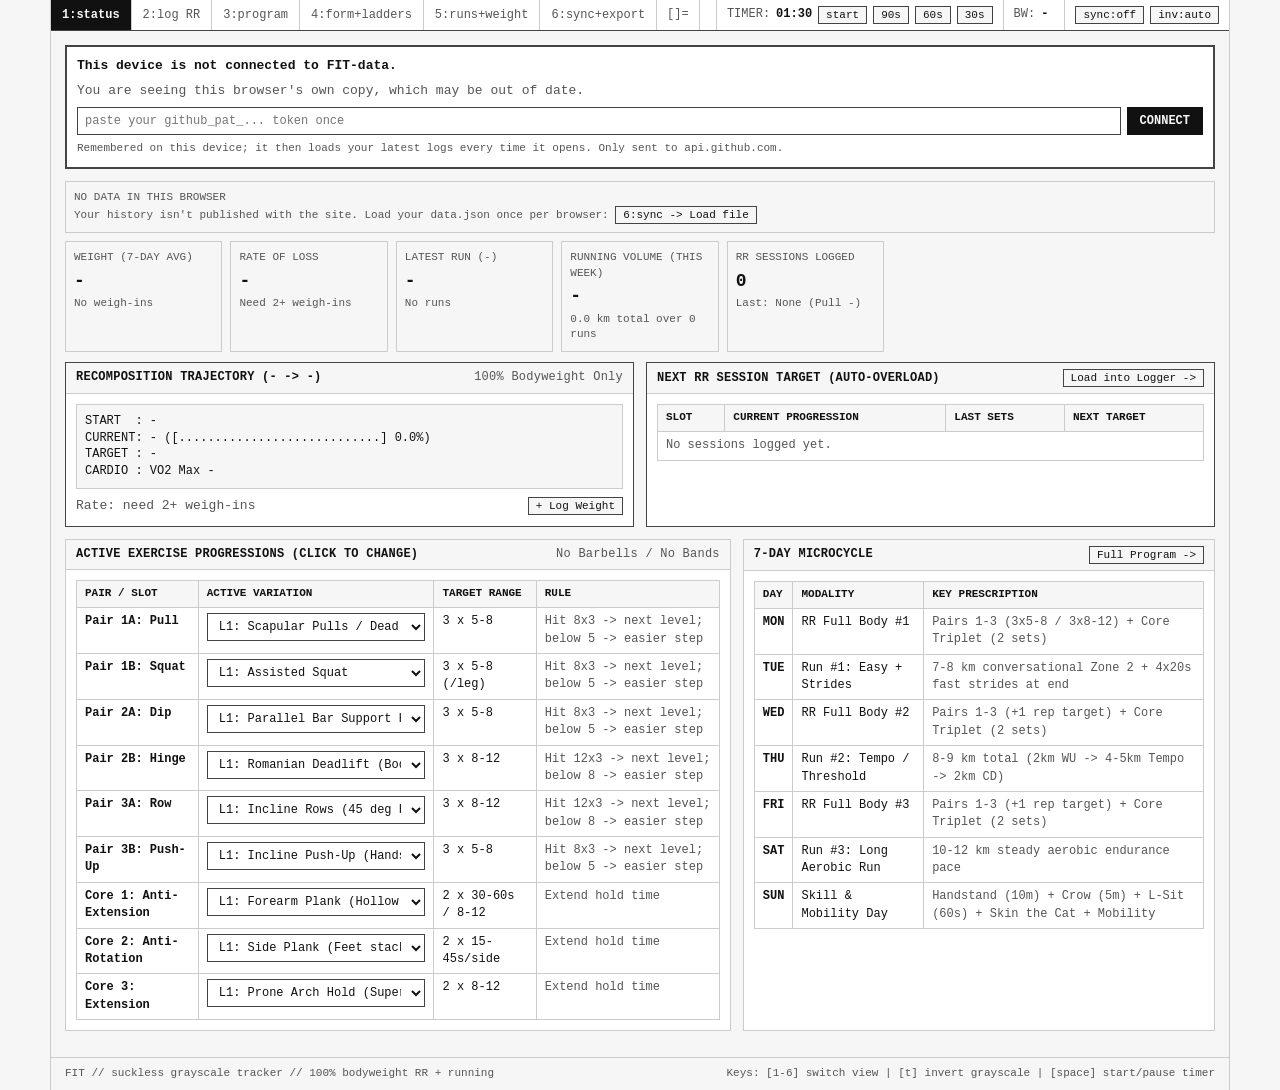
==== commit a5204a33: "Connect banner: unconnected devices say so and connect in one step A browser without a FIT-data toke" ====
--- a/index.html
+++ b/index.html
@@ -53,6 +53,18 @@
          VIEW 1: STATUS & DASHBOARD
          ========================================== -->
     <section id="view-status" class="view-panel active" role="tabpanel">
+      <form class="tile connect-banner" id="connect-banner" hidden>
+        <div class="tile-body">
+          <strong>This device is not connected to FIT-data.</strong>
+          <span class="muted" id="connect-banner-detail">You are seeing this browser's own copy, which may be out of date.</span>
+          <div class="connect-row">
+            <label class="sr-only" for="cb-token">FIT-data token</label>
+            <input type="password" id="cb-token" autocomplete="off" placeholder="paste your github_pat_... token once">
+            <button type="submit">Connect</button>
+          </div>
+          <span class="hint">Remembered on this device; it then loads your latest logs every time it opens. Only sent to api.github.com.</span>
+        </div>
+      </form>
       <div class="stat-row" id="dashboard-kpis"></div>
 
       <div class="tile-grid">
@@ -437,7 +449,8 @@
         <button type="button" class="btn-inline" data-form-filter="pair3">Pair 3: Row + Push</button>
         <button type="button" class="btn-inline" data-form-filter="core">Core Triplet</button>
         <button type="button" class="btn-inline" data-form-filter="skill">Warm-Up &amp; Sunday Skills</button>
-        <a class="btn-inline" href="form-guide.html" target="_blank" rel="noopener">Illustrated form guide -&gt;</a>
+        <a class="btn-inline" href="form-guide.html" target="_blank" rel="noopener">Full RR Illustrated Manual -&gt;</a>
+        <a class="btn-inline" href="skill-guide.html" target="_blank" rel="noopener">Sunday Skill Day Manual -&gt;</a>
       </div>
 
       <div class="tile-grid" id="form-guides-container"></div>
--- a/style.css
+++ b/style.css
@@ -638,3 +638,86 @@
 @media (max-width: 860px) {
   .rrq-ex { grid-template-columns: 1fr; }
 }
+
+/* Anatomical Form Illustrations Strip (Tab 4) */
+.ex-art-strip {
+  display: grid;
+  grid-template-columns: repeat(auto-fit, minmax(120px, 1fr));
+  gap: 8px;
+  margin-bottom: 10px;
+}
+
+.ex-art-card {
+  display: flex;
+  flex-direction: column;
+  justify-content: space-between;
+  border: 1px solid var(--border);
+  background: #ffffff;
+  text-decoration: none;
+  color: #111111;
+  transition: border-color 0.12s ease;
+}
+
+.ex-art-card:hover {
+  border-color: var(--border-strong);
+}
+
+.ex-art-img-wrap {
+  height: 112px;
+  padding: 6px;
+  display: flex;
+  align-items: center;
+  justify-content: center;
+  background: #ffffff;
+}
+
+.ex-art-img-wrap img {
+  max-width: 100%;
+  max-height: 100%;
+  object-fit: contain;
+  display: block;
+}
+
+.ex-art-caption {
+  display: block;
+  background: var(--bg);
+  color: var(--fg);
+  border-top: 1px solid var(--border);
+  font-size: 10px;
+  font-weight: 700;
+  text-align: center;
+  padding: 3px 5px;
+  letter-spacing: 0.02em;
+}
+
+
+/* Shown on the status tab while this device has no FIT-data token. */
+.connect-banner {
+  border: 2px solid var(--border-strong);
+  margin-bottom: 12px;
+}
+.connect-banner[hidden] {
+  display: none;
+}
+.connect-banner .tile-body {
+  display: flex;
+  flex-direction: column;
+  gap: 6px;
+}
+.connect-row {
+  display: flex;
+  gap: 6px;
+  flex-wrap: wrap;
+}
+.connect-row input {
+  flex: 1 1 220px;
+  min-width: 0;
+}
+.sr-only {
+  position: absolute;
+  width: 1px;
+  height: 1px;
+  overflow: hidden;
+  clip: rect(0 0 0 0);
+  white-space: nowrap;
+}
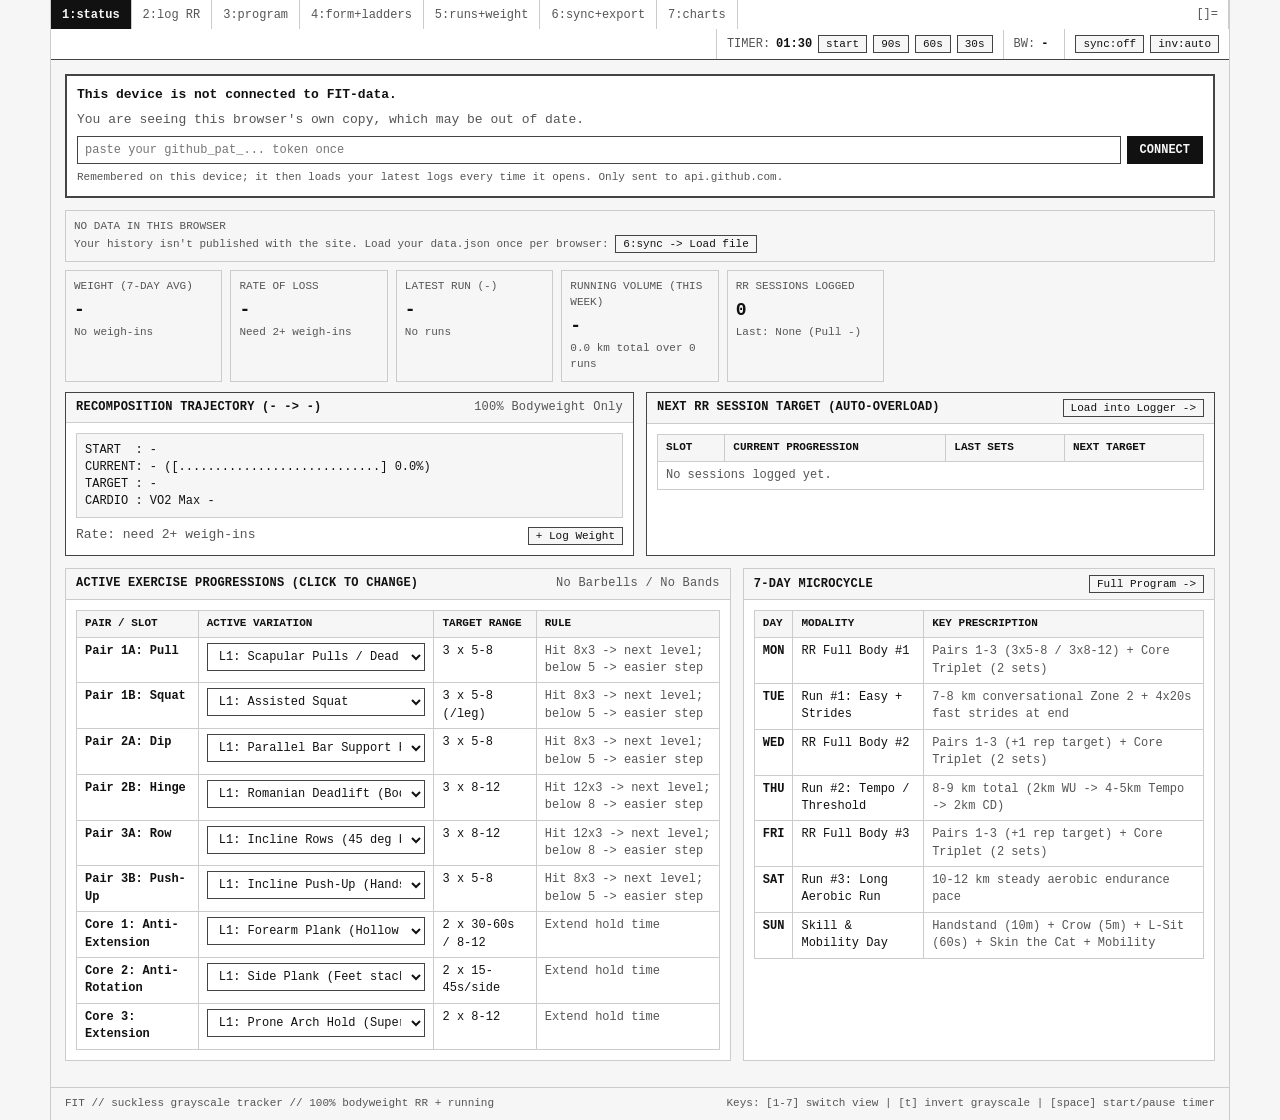
==== commit 05aa36f1: "Add 7:charts tab: weight vs goal, weekly km, pace, HR, VO2max, resting HR, RR rep progressions Inlin" ====
--- a/index.html
+++ b/index.html
@@ -12,6 +12,7 @@
   </script>
   <title>FIT // suckless training &amp; recomposition</title>
   <link rel="stylesheet" href="style.css">
+  <link rel="stylesheet" href="charts.css">
 </head>
 <body>
 
@@ -24,6 +25,7 @@
       <button type="button" class="dwm-tag" role="tab" aria-selected="false" data-tab="form" title="Shortcut: 4">4:form+ladders</button>
       <button type="button" class="dwm-tag" role="tab" aria-selected="false" data-tab="metrics" title="Shortcut: 5">5:runs+weight</button>
       <button type="button" class="dwm-tag" role="tab" aria-selected="false" data-tab="sync" title="Shortcut: 6">6:sync+export</button>
+      <button type="button" class="dwm-tag" role="tab" aria-selected="false" data-tab="charts" title="Shortcut: 7">7:charts</button>
     </nav>
     <div class="dwm-layout" title="Tiled Monochrome Layout">[]=</div>
     <div class="dwm-status">
@@ -598,6 +600,42 @@
     </section>
 
     <!-- ==========================================
+         VIEW 7: CHARTS
+         ========================================== -->
+    <section id="view-charts" class="view-panel" role="tabpanel">
+      <div class="tile-grid">
+        <div class="tile tile-focus col-6">
+          <div class="tile-header"><span>Bodyweight vs Goal</span><span class="meta" id="ch-weight-meta"></span></div>
+          <div class="tile-body"><div id="ch-weight" class="chart-box"></div></div>
+        </div>
+        <div class="tile col-6">
+          <div class="tile-header"><span>Weekly Running Volume (km)</span><span class="meta" id="ch-weekly-meta"></span></div>
+          <div class="tile-body"><div id="ch-weekly" class="chart-box"></div></div>
+        </div>
+        <div class="tile col-6">
+          <div class="tile-header"><span>Pace per Run</span><span class="meta" id="ch-pace-meta"></span></div>
+          <div class="tile-body"><div id="ch-pace" class="chart-box"></div></div>
+        </div>
+        <div class="tile col-6">
+          <div class="tile-header"><span>Avg Heart Rate per Run (bpm)</span><span class="meta" id="ch-hr-meta"></span></div>
+          <div class="tile-body"><div id="ch-hr" class="chart-box"></div></div>
+        </div>
+        <div class="tile col-6">
+          <div class="tile-header"><span>VO2max (mL/kg/min)</span><span class="meta" id="ch-vo2-meta"></span></div>
+          <div class="tile-body"><div id="ch-vo2" class="chart-box"></div></div>
+        </div>
+        <div class="tile col-6">
+          <div class="tile-header"><span>Resting Heart Rate (bpm)</span><span class="meta" id="ch-rhr-meta"></span></div>
+          <div class="tile-body"><div id="ch-rhr" class="chart-box"></div></div>
+        </div>
+        <div class="tile col-12">
+          <div class="tile-header"><span>Recommended Routine Rep Progressions</span><span class="meta">tap or hover a point for the sets</span></div>
+          <div class="tile-body"><div id="ch-rr" class="chart-box"></div></div>
+        </div>
+      </div>
+    </section>
+
+    <!-- ==========================================
          VIEW 6: SYNC, EXPORT & GITHUB API
          ========================================== -->
     <section id="view-sync" class="view-panel" role="tabpanel">
@@ -686,11 +724,12 @@
 
   <footer>
     <div>FIT // suckless grayscale tracker // 100% bodyweight RR + running</div>
-    <div>Keys: [1-6] switch view | [t] invert grayscale | [space] start/pause timer</div>
+    <div>Keys: [1-7] switch view | [t] invert grayscale | [space] start/pause timer</div>
   </footer>
 
   <script src="lib.js"></script>
   <script src="program.js"></script>
+  <script src="charts.js"></script>
   <script src="app.js"></script>
 </body>
 </html>
--- a/charts.css
+++ b/charts.css
@@ -0,0 +1,101 @@
+/* FIT // 7:charts. Monochrome inline-SVG charts; colors come from style.css tokens. */
+
+.chart-box {
+  width: 100%;
+  min-width: 0;
+  color: var(--fg);
+}
+
+.chart-svg {
+  display: block;
+  max-width: 100%;
+  overflow: visible;
+  touch-action: pan-y;
+  font-family: var(--font-mono);
+}
+
+.chart-svg .ch-ax {
+  font-size: 10px;
+  fill: var(--fg-muted);
+}
+
+.chart-svg .ch-strong {
+  fill: var(--fg);
+  font-weight: 700;
+}
+
+.chart-svg .ch-val {
+  font-size: 10.5px;
+  font-weight: 700;
+  fill: var(--fg);
+}
+
+.chart-legend {
+  display: flex;
+  flex-wrap: wrap;
+  gap: 4px 14px;
+  margin-top: 6px;
+  font-size: 11px;
+  color: var(--fg-muted);
+}
+
+.chart-legend span {
+  display: inline-flex;
+  align-items: center;
+  gap: 5px;
+}
+
+.chart-legend svg {
+  color: var(--fg);
+  overflow: visible;
+}
+
+.chart-tip {
+  position: fixed;
+  z-index: 50;
+  pointer-events: none;
+  max-width: 260px;
+  padding: 5px 8px;
+  border: 1px solid var(--border-strong);
+  background: var(--bg-alt);
+  color: var(--fg);
+  font-family: var(--font-mono);
+  font-size: 11px;
+  line-height: 1.45;
+}
+
+.chart-tip[hidden] {
+  display: none;
+}
+
+.rr-grid {
+  margin-bottom: 8px;
+  display: grid;
+  gap: 12px;
+}
+
+.rr-cell {
+  min-width: 0;
+  border: 1px solid var(--border);
+  padding: 6px 8px 4px;
+}
+
+.rr-cell-head {
+  display: flex;
+  justify-content: space-between;
+  gap: 8px;
+  font-size: 12px;
+  text-transform: uppercase;
+}
+
+.rr-cell-head .muted {
+  text-transform: none;
+}
+
+.rr-cell-prog {
+  font-size: 11px;
+  margin-bottom: 4px;
+  white-space: nowrap;
+  overflow: hidden;
+  text-overflow: ellipsis;
+}
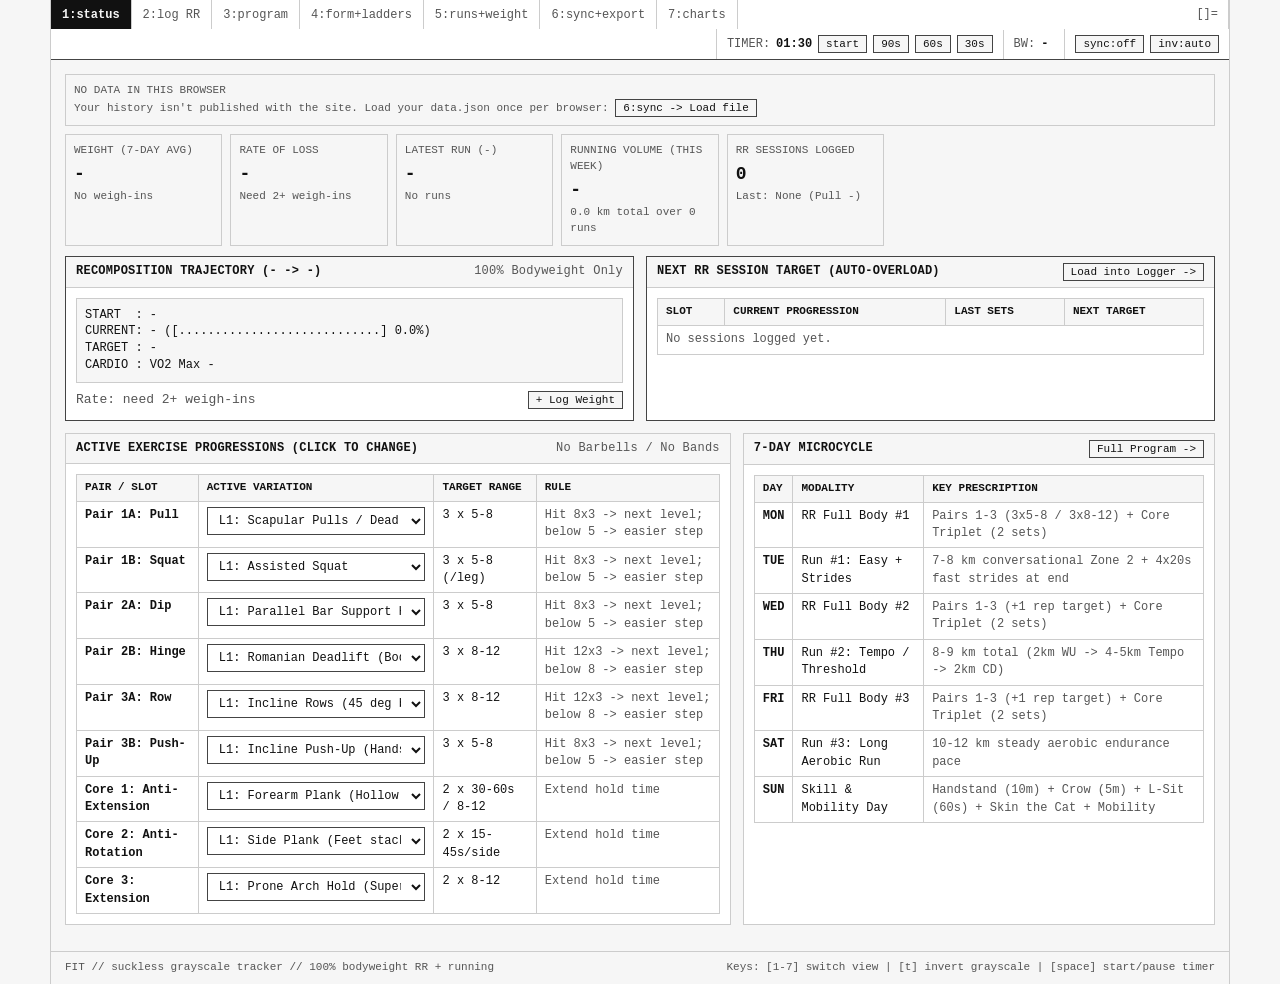
==== commit b2ffe3ef: "Add 7:charts tab: weight vs goal, weekly km, pace, HR, VO2max, resting HR, RR rep progressions Inlin" ====
--- a/index.html
+++ b/index.html
@@ -55,18 +55,6 @@
          VIEW 1: STATUS & DASHBOARD
          ========================================== -->
     <section id="view-status" class="view-panel active" role="tabpanel">
-      <form class="tile connect-banner" id="connect-banner" hidden>
-        <div class="tile-body">
-          <strong>This device is not connected to FIT-data.</strong>
-          <span class="muted" id="connect-banner-detail">You are seeing this browser's own copy, which may be out of date.</span>
-          <div class="connect-row">
-            <label class="sr-only" for="cb-token">FIT-data token</label>
-            <input type="password" id="cb-token" autocomplete="off" placeholder="paste your github_pat_... token once">
-            <button type="submit">Connect</button>
-          </div>
-          <span class="hint">Remembered on this device; it then loads your latest logs every time it opens. Only sent to api.github.com.</span>
-        </div>
-      </form>
       <div class="stat-row" id="dashboard-kpis"></div>
 
       <div class="tile-grid">
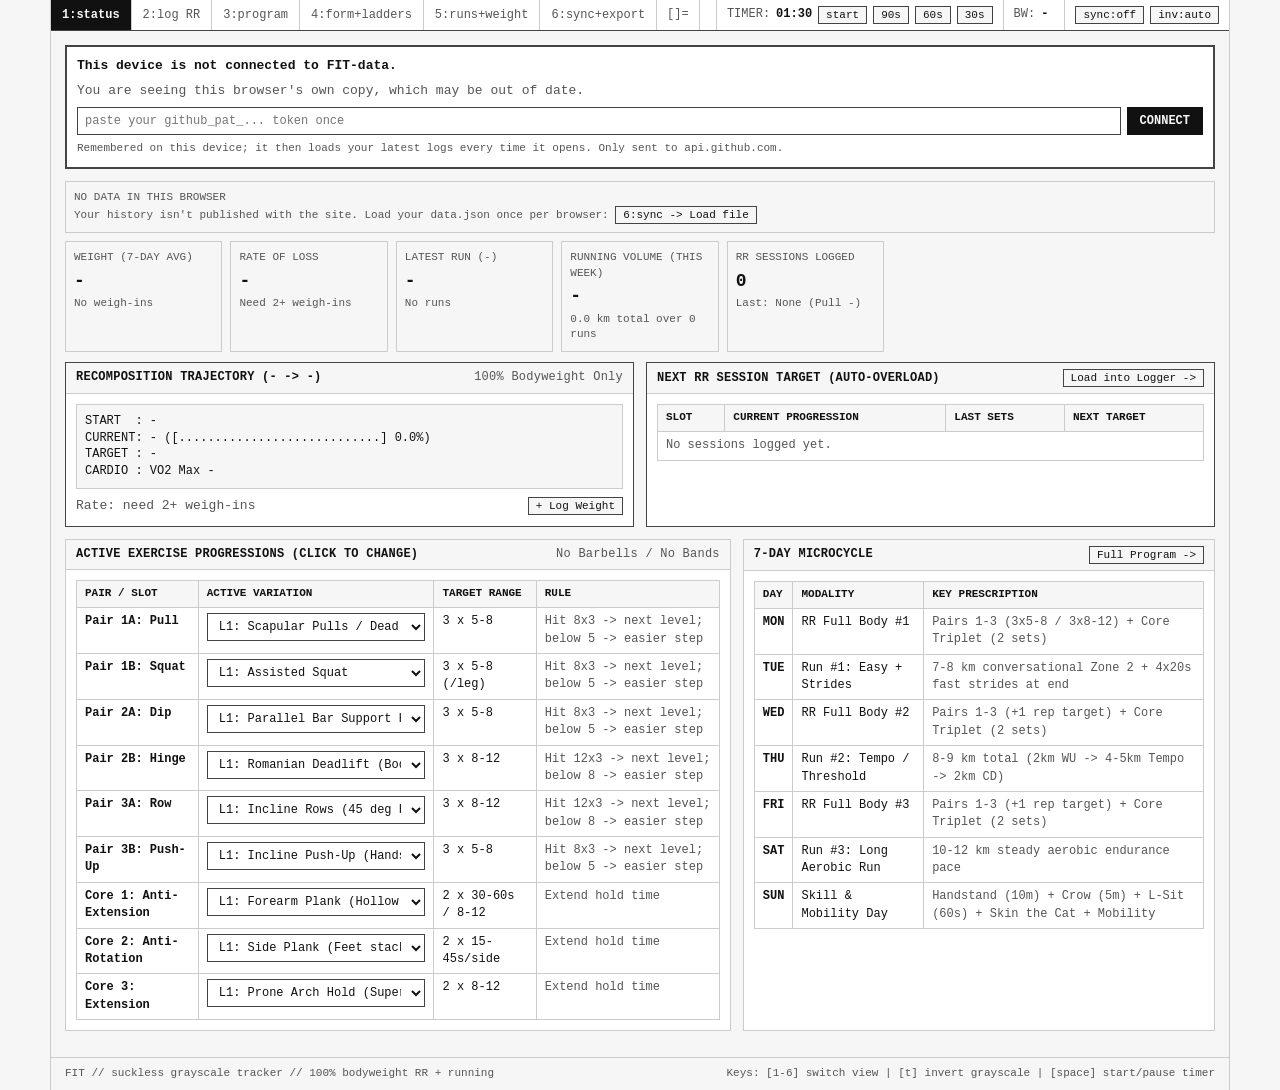
==== commit 0b947728: "Connect banner for unconnected devices; fix duplicate FIT calendar events (#2) * Connect banner: unc" ====
--- a/index.html
+++ b/index.html
@@ -12,7 +12,6 @@
   </script>
   <title>FIT // suckless training &amp; recomposition</title>
   <link rel="stylesheet" href="style.css">
-  <link rel="stylesheet" href="charts.css">
 </head>
 <body>
 
@@ -25,7 +24,6 @@
       <button type="button" class="dwm-tag" role="tab" aria-selected="false" data-tab="form" title="Shortcut: 4">4:form+ladders</button>
       <button type="button" class="dwm-tag" role="tab" aria-selected="false" data-tab="metrics" title="Shortcut: 5">5:runs+weight</button>
       <button type="button" class="dwm-tag" role="tab" aria-selected="false" data-tab="sync" title="Shortcut: 6">6:sync+export</button>
-      <button type="button" class="dwm-tag" role="tab" aria-selected="false" data-tab="charts" title="Shortcut: 7">7:charts</button>
     </nav>
     <div class="dwm-layout" title="Tiled Monochrome Layout">[]=</div>
     <div class="dwm-status">
@@ -55,6 +53,18 @@
          VIEW 1: STATUS & DASHBOARD
          ========================================== -->
     <section id="view-status" class="view-panel active" role="tabpanel">
+      <form class="tile connect-banner" id="connect-banner" hidden>
+        <div class="tile-body">
+          <strong>This device is not connected to FIT-data.</strong>
+          <span class="muted" id="connect-banner-detail">You are seeing this browser's own copy, which may be out of date.</span>
+          <div class="connect-row">
+            <label class="sr-only" for="cb-token">FIT-data token</label>
+            <input type="password" id="cb-token" autocomplete="off" placeholder="paste your github_pat_... token once">
+            <button type="submit">Connect</button>
+          </div>
+          <span class="hint">Remembered on this device; it then loads your latest logs every time it opens. Only sent to api.github.com.</span>
+        </div>
+      </form>
       <div class="stat-row" id="dashboard-kpis"></div>
 
       <div class="tile-grid">
@@ -588,42 +598,6 @@
     </section>
 
     <!-- ==========================================
-         VIEW 7: CHARTS
-         ========================================== -->
-    <section id="view-charts" class="view-panel" role="tabpanel">
-      <div class="tile-grid">
-        <div class="tile tile-focus col-6">
-          <div class="tile-header"><span>Bodyweight vs Goal</span><span class="meta" id="ch-weight-meta"></span></div>
-          <div class="tile-body"><div id="ch-weight" class="chart-box"></div></div>
-        </div>
-        <div class="tile col-6">
-          <div class="tile-header"><span>Weekly Running Volume (km)</span><span class="meta" id="ch-weekly-meta"></span></div>
-          <div class="tile-body"><div id="ch-weekly" class="chart-box"></div></div>
-        </div>
-        <div class="tile col-6">
-          <div class="tile-header"><span>Pace per Run</span><span class="meta" id="ch-pace-meta"></span></div>
-          <div class="tile-body"><div id="ch-pace" class="chart-box"></div></div>
-        </div>
-        <div class="tile col-6">
-          <div class="tile-header"><span>Avg Heart Rate per Run (bpm)</span><span class="meta" id="ch-hr-meta"></span></div>
-          <div class="tile-body"><div id="ch-hr" class="chart-box"></div></div>
-        </div>
-        <div class="tile col-6">
-          <div class="tile-header"><span>VO2max (mL/kg/min)</span><span class="meta" id="ch-vo2-meta"></span></div>
-          <div class="tile-body"><div id="ch-vo2" class="chart-box"></div></div>
-        </div>
-        <div class="tile col-6">
-          <div class="tile-header"><span>Resting Heart Rate (bpm)</span><span class="meta" id="ch-rhr-meta"></span></div>
-          <div class="tile-body"><div id="ch-rhr" class="chart-box"></div></div>
-        </div>
-        <div class="tile col-12">
-          <div class="tile-header"><span>Recommended Routine Rep Progressions</span><span class="meta">tap or hover a point for the sets</span></div>
-          <div class="tile-body"><div id="ch-rr" class="chart-box"></div></div>
-        </div>
-      </div>
-    </section>
-
-    <!-- ==========================================
          VIEW 6: SYNC, EXPORT & GITHUB API
          ========================================== -->
     <section id="view-sync" class="view-panel" role="tabpanel">
@@ -712,12 +686,11 @@
 
   <footer>
     <div>FIT // suckless grayscale tracker // 100% bodyweight RR + running</div>
-    <div>Keys: [1-7] switch view | [t] invert grayscale | [space] start/pause timer</div>
+    <div>Keys: [1-6] switch view | [t] invert grayscale | [space] start/pause timer</div>
   </footer>
 
   <script src="lib.js"></script>
   <script src="program.js"></script>
-  <script src="charts.js"></script>
   <script src="app.js"></script>
 </body>
 </html>
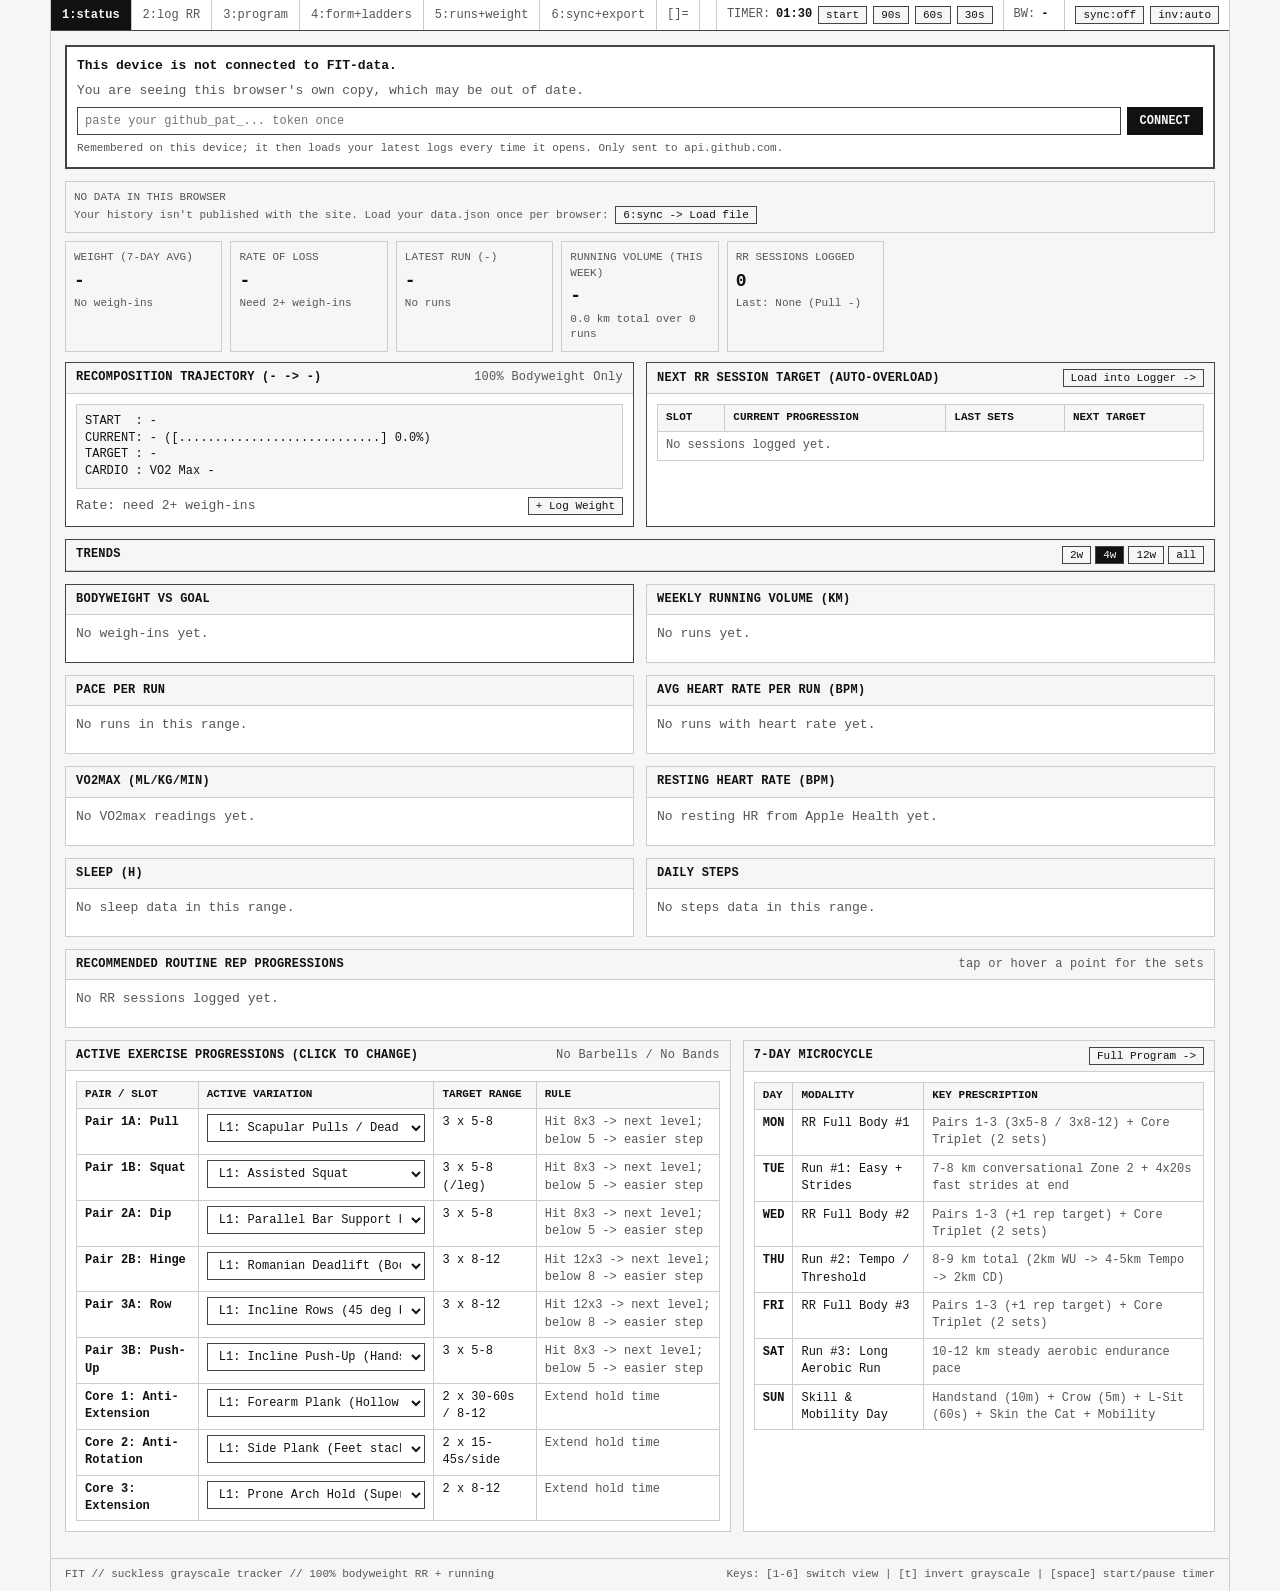
==== commit 98bb6cac: "Trend charts on the landing page, with 2w/4w/12w/all range and sleep + steps Moves the charts from t" ====
--- a/index.html
+++ b/index.html
@@ -12,6 +12,7 @@
   </script>
   <title>FIT // suckless training &amp; recomposition</title>
   <link rel="stylesheet" href="style.css">
+  <link rel="stylesheet" href="charts.css">
 </head>
 <body>
 
@@ -106,6 +107,57 @@
           </div>
         </div>
 
+        <!-- Trend charts (charts.js) -->
+        <div class="tile-grid col-12 dash-charts" id="dash-charts">
+        <div class="tile tile-focus col-12" id="dash-charts-bar">
+          <div class="tile-header">
+            <span>Trends</span>
+            <span class="chart-range" role="group" aria-label="Chart range">
+              <button type="button" class="btn-inline" data-range="14">2w</button>
+              <button type="button" class="btn-inline" data-range="28">4w</button>
+              <button type="button" class="btn-inline" data-range="84">12w</button>
+              <button type="button" class="btn-inline" data-range="0">all</button>
+            </span>
+          </div>
+        </div>
+        <div class="tile tile-focus col-6">
+          <div class="tile-header"><span>Bodyweight vs Goal</span><span class="meta" id="ch-weight-meta"></span></div>
+          <div class="tile-body"><div id="ch-weight" class="chart-box"></div></div>
+        </div>
+        <div class="tile col-6">
+          <div class="tile-header"><span>Weekly Running Volume (km)</span><span class="meta" id="ch-weekly-meta"></span></div>
+          <div class="tile-body"><div id="ch-weekly" class="chart-box"></div></div>
+        </div>
+        <div class="tile col-6">
+          <div class="tile-header"><span>Pace per Run</span><span class="meta" id="ch-pace-meta"></span></div>
+          <div class="tile-body"><div id="ch-pace" class="chart-box"></div></div>
+        </div>
+        <div class="tile col-6">
+          <div class="tile-header"><span>Avg Heart Rate per Run (bpm)</span><span class="meta" id="ch-hr-meta"></span></div>
+          <div class="tile-body"><div id="ch-hr" class="chart-box"></div></div>
+        </div>
+        <div class="tile col-6">
+          <div class="tile-header"><span>VO2max (mL/kg/min)</span><span class="meta" id="ch-vo2-meta"></span></div>
+          <div class="tile-body"><div id="ch-vo2" class="chart-box"></div></div>
+        </div>
+        <div class="tile col-6">
+          <div class="tile-header"><span>Resting Heart Rate (bpm)</span><span class="meta" id="ch-rhr-meta"></span></div>
+          <div class="tile-body"><div id="ch-rhr" class="chart-box"></div></div>
+        </div>
+        <div class="tile col-6">
+          <div class="tile-header"><span>Sleep (h)</span><span class="meta" id="ch-sleep-meta"></span></div>
+          <div class="tile-body"><div id="ch-sleep" class="chart-box"></div></div>
+        </div>
+        <div class="tile col-6">
+          <div class="tile-header"><span>Daily Steps</span><span class="meta" id="ch-steps-meta"></span></div>
+          <div class="tile-body"><div id="ch-steps" class="chart-box"></div></div>
+        </div>
+        <div class="tile col-12">
+          <div class="tile-header"><span>Recommended Routine Rep Progressions</span><span class="meta">tap or hover a point for the sets</span></div>
+          <div class="tile-body"><div id="ch-rr" class="chart-box"></div></div>
+        </div>
+        </div>
+
         <!-- Active Progression Levels (Quick Switcher) -->
         <div class="tile col-7">
           <div class="tile-header">
@@ -691,6 +743,7 @@
 
   <script src="lib.js"></script>
   <script src="program.js"></script>
+  <script src="charts.js"></script>
   <script src="app.js"></script>
 </body>
 </html>
--- a/charts.css
+++ b/charts.css
@@ -0,0 +1,114 @@
+/* FIT // 7:charts. Monochrome inline-SVG charts; colors come from style.css tokens. */
+
+.chart-box {
+  width: 100%;
+  min-width: 0;
+  color: var(--fg);
+}
+
+.chart-svg {
+  display: block;
+  max-width: 100%;
+  overflow: visible;
+  touch-action: pan-y;
+  font-family: var(--font-mono);
+}
+
+.chart-svg .ch-ax {
+  font-size: 10px;
+  fill: var(--fg-muted);
+}
+
+.chart-svg .ch-strong {
+  fill: var(--fg);
+  font-weight: 700;
+}
+
+.chart-svg .ch-val {
+  font-size: 10.5px;
+  font-weight: 700;
+  fill: var(--fg);
+}
+
+.chart-legend {
+  display: flex;
+  flex-wrap: wrap;
+  gap: 4px 14px;
+  margin-top: 6px;
+  font-size: 11px;
+  color: var(--fg-muted);
+}
+
+.chart-legend span {
+  display: inline-flex;
+  align-items: center;
+  gap: 5px;
+}
+
+.chart-legend svg {
+  color: var(--fg);
+  overflow: visible;
+}
+
+.chart-tip {
+  position: fixed;
+  z-index: 50;
+  pointer-events: none;
+  max-width: 260px;
+  padding: 5px 8px;
+  border: 1px solid var(--border-strong);
+  background: var(--bg-alt);
+  color: var(--fg);
+  font-family: var(--font-mono);
+  font-size: 11px;
+  line-height: 1.45;
+}
+
+.chart-tip[hidden] {
+  display: none;
+}
+
+.rr-grid {
+  margin-bottom: 8px;
+  display: grid;
+  gap: 12px;
+}
+
+.rr-cell {
+  min-width: 0;
+  border: 1px solid var(--border);
+  padding: 6px 8px 4px;
+}
+
+.rr-cell-head {
+  display: flex;
+  justify-content: space-between;
+  gap: 8px;
+  font-size: 12px;
+  text-transform: uppercase;
+}
+
+.rr-cell-head .muted {
+  text-transform: none;
+}
+
+.rr-cell-prog {
+  font-size: 11px;
+  margin-bottom: 4px;
+  white-space: nowrap;
+  overflow: hidden;
+  text-overflow: ellipsis;
+}
+
+/* Landing-page placement and range toggle */
+.dash-charts {
+  margin-bottom: 0;
+}
+.chart-range {
+  display: flex;
+  gap: 4px;
+}
+.chart-range [aria-pressed="true"] {
+  background: var(--accent-bg);
+  color: var(--accent-fg);
+}
